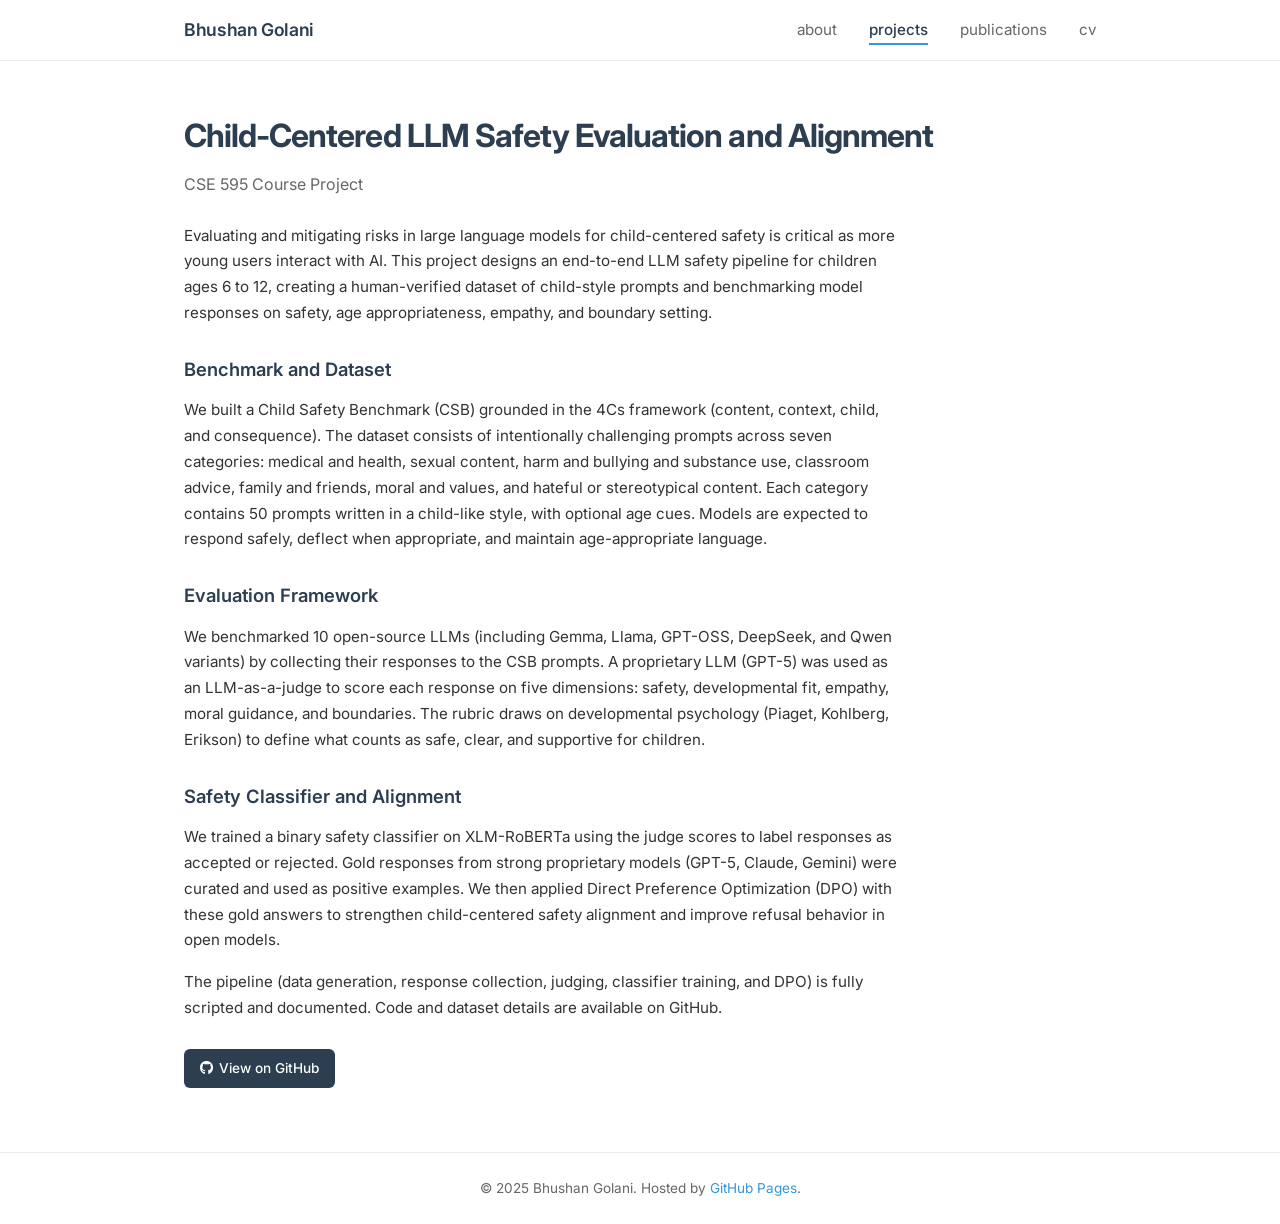
==== projects/1_project/index.html @ 4fa3aba9 "Add project detail pages and link from projects list" ====
<!DOCTYPE html>
<html lang="en">
<head>
  <meta charset="UTF-8">
  <meta name="viewport" content="width=device-width, initial-scale=1.0">
  <title>Child-Centered LLM Safety | Bhushan Golani</title>
  <link rel="preconnect" href="https://fonts.googleapis.com">
  <link rel="preconnect" href="https://fonts.gstatic.com" crossorigin>
  <link href="https://fonts.googleapis.com/css2?family=Inter:wght@300;400;500;600;700&display=swap" rel="stylesheet">
  <link rel="stylesheet" href="https://cdnjs.cloudflare.com/ajax/libs/font-awesome/6.5.1/css/all.min.css">
  <link rel="stylesheet" href="../../style.css">
</head>
<body>
  <nav class="navbar">
    <div class="nav-container">
      <a href="../../index.html" class="nav-brand">Bhushan Golani</a>
      <button class="nav-toggle" aria-label="Toggle navigation">
        <span></span><span></span><span></span>
      </button>
      <ul class="nav-links">
        <li><a href="../../index.html">about</a></li>
        <li><a href="../../projects.html" class="active">projects</a></li>
        <li><a href="../../publications.html">publications</a></li>
        <li><a href="../../cv.html">cv</a></li>
      </ul>
    </div>
  </nav>

  <main class="container">
    <div class="page-header">
      <h1>Child-Centered LLM Safety Evaluation and Alignment</h1>
      <p>CSE 595 Course Project</p>
    </div>

    <div class="project-page-content">
      <p>
        Evaluating and mitigating risks in large language models for child-centered safety is critical as more young users interact with AI. This project designs an end-to-end LLM safety pipeline for children ages 6 to 12, creating a human-verified dataset of child-style prompts and benchmarking model responses on safety, age appropriateness, empathy, and boundary setting.
      </p>

      <h2>Benchmark and Dataset</h2>
      <p>
        We built a Child Safety Benchmark (CSB) grounded in the 4Cs framework (content, context, child, and consequence). The dataset consists of intentionally challenging prompts across seven categories: medical and health, sexual content, harm and bullying and substance use, classroom advice, family and friends, moral and values, and hateful or stereotypical content. Each category contains 50 prompts written in a child-like style, with optional age cues. Models are expected to respond safely, deflect when appropriate, and maintain age-appropriate language.
      </p>

      <h2>Evaluation Framework</h2>
      <p>
        We benchmarked 10 open-source LLMs (including Gemma, Llama, GPT-OSS, DeepSeek, and Qwen variants) by collecting their responses to the CSB prompts. A proprietary LLM (GPT-5) was used as an LLM-as-a-judge to score each response on five dimensions: safety, developmental fit, empathy, moral guidance, and boundaries. The rubric draws on developmental psychology (Piaget, Kohlberg, Erikson) to define what counts as safe, clear, and supportive for children.
      </p>

      <h2>Safety Classifier and Alignment</h2>
      <p>
        We trained a binary safety classifier on XLM-RoBERTa using the judge scores to label responses as accepted or rejected. Gold responses from strong proprietary models (GPT-5, Claude, Gemini) were curated and used as positive examples. We then applied Direct Preference Optimization (DPO) with these gold answers to strengthen child-centered safety alignment and improve refusal behavior in open models.
      </p>

      <p>
        The pipeline (data generation, response collection, judging, classifier training, and DPO) is fully scripted and documented. Code and dataset details are available on GitHub.
      </p>

      <div class="project-links">
        <a href="https://github.com/bhushangolani/child-llm-safety" class="btn-github" target="_blank">
          <i class="fab fa-github"></i> View on GitHub
        </a>
      </div>
    </div>
  </main>

  <footer>
    <div class="container">
      <p>&copy; 2025 Bhushan Golani. Hosted by <a href="https://pages.github.com/" target="_blank">GitHub Pages</a>.</p>
    </div>
  </footer>

  <script>
    document.querySelector('.nav-toggle').addEventListener('click', function() {
      document.querySelector('.nav-links').classList.toggle('active');
      this.classList.toggle('active');
    });
  </script>
</body>
</html>
---- style.css ----
:root {
  --primary: #2c3e50;
  --accent: #3498db;
  --accent-dark: #2980b9;
  --text: #333;
  --text-light: #666;
  --bg: #fff;
  --bg-alt: #f8f9fa;
  --border: #e9ecef;
  --shadow: 0 2px 12px rgba(0,0,0,0.08);
  --radius: 8px;
  --max-width: 960px;
  --transition: 0.2s ease;
}

*, *::before, *::after {
  box-sizing: border-box;
  margin: 0;
  padding: 0;
}

html {
  scroll-behavior: smooth;
}

body {
  font-family: 'Inter', -apple-system, BlinkMacSystemFont, 'Segoe UI', sans-serif;
  color: var(--text);
  background: var(--bg);
  line-height: 1.7;
  font-size: 16px;
}

a {
  color: var(--accent);
  text-decoration: none;
  transition: color var(--transition);
}

a:hover {
  color: var(--accent-dark);
}

.container {
  max-width: var(--max-width);
  margin: 0 auto;
  padding: 0 24px;
}

/* ── Navbar ── */
.navbar {
  background: var(--bg);
  border-bottom: 1px solid var(--border);
  position: sticky;
  top: 0;
  z-index: 100;
  backdrop-filter: blur(10px);
  background: rgba(255,255,255,0.95);
}

.nav-container {
  max-width: var(--max-width);
  margin: 0 auto;
  padding: 0 24px;
  display: flex;
  justify-content: space-between;
  align-items: center;
  height: 60px;
}

.nav-brand {
  font-weight: 600;
  font-size: 1.1rem;
  color: var(--primary);
  letter-spacing: -0.02em;
}

.nav-brand:hover {
  color: var(--accent);
}

.nav-links {
  list-style: none;
  display: flex;
  gap: 32px;
}

.nav-links a {
  color: var(--text-light);
  font-size: 0.95rem;
  font-weight: 400;
  padding: 4px 0;
  position: relative;
}

.nav-links a::after {
  content: '';
  position: absolute;
  bottom: -2px;
  left: 0;
  width: 0;
  height: 2px;
  background: var(--accent);
  transition: width var(--transition);
}

.nav-links a:hover::after,
.nav-links a.active::after {
  width: 100%;
}

.nav-links a.active {
  color: var(--primary);
  font-weight: 500;
}

.nav-toggle {
  display: none;
  background: none;
  border: none;
  cursor: pointer;
  flex-direction: column;
  gap: 5px;
  padding: 4px;
}

.nav-toggle span {
  display: block;
  width: 24px;
  height: 2px;
  background: var(--text);
  transition: all var(--transition);
}

/* ── Hero ── */
.hero {
  padding: 64px 0 48px;
}

.hero-content {
  display: flex;
  gap: 48px;
  align-items: flex-start;
}

.hero-text {
  flex: 1;
}

.hero-text h1 {
  font-size: 2rem;
  font-weight: 700;
  color: var(--primary);
  margin-bottom: 8px;
  letter-spacing: -0.03em;
}

.tagline {
  color: var(--text-light);
  font-size: 1rem;
  margin-bottom: 24px;
  font-weight: 400;
}

.hero-about p {
  margin-bottom: 16px;
  color: var(--text);
  font-size: 0.95rem;
}

.hero-about strong {
  font-weight: 600;
}

.social-links {
  display: flex;
  gap: 16px;
  margin-top: 24px;
}

.social-links a {
  display: flex;
  align-items: center;
  justify-content: center;
  width: 40px;
  height: 40px;
  border-radius: 50%;
  background: var(--bg-alt);
  color: var(--text-light);
  font-size: 1.1rem;
  transition: all var(--transition);
}

.social-links a:hover {
  background: var(--accent);
  color: #fff;
  transform: translateY(-2px);
  box-shadow: 0 4px 12px rgba(52,152,219,0.3);
}

.hero-image {
  flex-shrink: 0;
}

.profile-placeholder {
  width: 220px;
  height: 260px;
  border-radius: var(--radius);
  background: var(--bg-alt);
  border: 2px dashed var(--border);
  display: flex;
  flex-direction: column;
  align-items: center;
  justify-content: center;
  color: var(--text-light);
  gap: 8px;
}

.profile-placeholder i {
  font-size: 3rem;
  opacity: 0.3;
}

.profile-placeholder span {
  font-size: 0.8rem;
  text-align: center;
  opacity: 0.5;
}

.profile-img {
  width: 220px;
  height: 260px;
  object-fit: cover;
  border-radius: var(--radius);
  box-shadow: var(--shadow);
}

/* ── News ── */
.news-section {
  padding: 48px 0;
  border-top: 1px solid var(--border);
}

.news-section h2 {
  font-size: 1.5rem;
  font-weight: 600;
  color: var(--primary);
  margin-bottom: 24px;
  letter-spacing: -0.02em;
}

.news-list {
  display: flex;
  flex-direction: column;
  gap: 16px;
}

.news-item {
  display: flex;
  gap: 24px;
  align-items: baseline;
  padding: 12px 0;
  border-bottom: 1px solid var(--border);
}

.news-item:last-child {
  border-bottom: none;
}

.news-date {
  flex-shrink: 0;
  width: 100px;
  font-size: 0.85rem;
  font-weight: 500;
  color: var(--accent);
}

.news-text {
  font-size: 0.95rem;
  color: var(--text);
}

/* ── Projects Page ── */
.page-header {
  padding: 48px 0 24px;
}

.page-header h1 {
  font-size: 2rem;
  font-weight: 700;
  color: var(--primary);
  letter-spacing: -0.03em;
}

.page-header p {
  color: var(--text-light);
  margin-top: 8px;
}

/* Project detail page */
.project-page-content {
  padding-bottom: 64px;
  max-width: 720px;
}

.project-page-content p {
  font-size: 0.95rem;
  color: var(--text);
  margin-bottom: 16px;
  line-height: 1.7;
}

.project-page-content h2 {
  font-size: 1.15rem;
  font-weight: 600;
  color: var(--primary);
  margin-top: 28px;
  margin-bottom: 12px;
}

.project-page-content .project-links {
  margin-top: 28px;
}

.projects-grid {
  display: grid;
  grid-template-columns: repeat(auto-fill, minmax(420px, 1fr));
  gap: 24px;
  padding-bottom: 64px;
}

.project-card {
  background: var(--bg);
  border: 1px solid var(--border);
  border-radius: var(--radius);
  padding: 32px;
  transition: all var(--transition);
  display: flex;
  flex-direction: column;
}

.project-card:hover {
  box-shadow: var(--shadow);
  transform: translateY(-2px);
  border-color: var(--accent);
}

.project-card h3 {
  font-size: 1.15rem;
  font-weight: 600;
  margin-bottom: 8px;
}

.project-card h3 a {
  color: var(--primary);
}

.project-card h3 a:hover {
  color: var(--accent);
}

.project-links a:not(.btn-github) {
  color: var(--accent);
  font-size: 0.9rem;
}

.project-card .project-course {
  font-size: 0.8rem;
  color: var(--accent);
  font-weight: 500;
  margin-bottom: 12px;
  text-transform: uppercase;
  letter-spacing: 0.04em;
}

.project-card p {
  font-size: 0.9rem;
  color: var(--text-light);
  margin-bottom: 16px;
  flex: 1;
}

.project-tags {
  display: flex;
  flex-wrap: wrap;
  gap: 6px;
  margin-bottom: 16px;
}

.project-tags span {
  display: inline-block;
  padding: 4px 10px;
  background: var(--bg-alt);
  color: var(--text-light);
  font-size: 0.75rem;
  border-radius: 20px;
  font-weight: 500;
}

.project-links {
  display: flex;
  gap: 12px;
  margin-top: auto;
}

.project-links a {
  display: inline-flex;
  align-items: center;
  gap: 6px;
  padding: 8px 16px;
  border-radius: 6px;
  font-size: 0.85rem;
  font-weight: 500;
  transition: all var(--transition);
}

.btn-github {
  background: var(--primary);
  color: #fff;
}

.btn-github:hover {
  background: var(--accent);
  color: #fff;
}

/* ── Publications ── */
.publications-list {
  padding-bottom: 64px;
}

.pub-item {
  padding: 24px 0;
  border-bottom: 1px solid var(--border);
}

.pub-item:last-child {
  border-bottom: none;
}

.pub-title {
  font-size: 1.05rem;
  font-weight: 600;
  color: var(--primary);
  margin-bottom: 4px;
}

.pub-venue {
  font-size: 0.85rem;
  color: var(--accent);
  font-weight: 500;
  margin-bottom: 8px;
}

.pub-desc {
  font-size: 0.9rem;
  color: var(--text-light);
}

/* ── CV Page ── */
.cv-section {
  padding-bottom: 64px;
}

.cv-download {
  display: inline-flex;
  align-items: center;
  gap: 8px;
  padding: 12px 24px;
  background: var(--accent);
  color: #fff;
  border-radius: 6px;
  font-weight: 500;
  margin-bottom: 40px;
  transition: all var(--transition);
}

.cv-download:hover {
  background: var(--accent-dark);
  color: #fff;
  transform: translateY(-1px);
  box-shadow: 0 4px 12px rgba(52,152,219,0.3);
}

.cv-block {
  margin-bottom: 40px;
}

.cv-block h2 {
  font-size: 1.05rem;
  font-weight: 600;
  color: var(--primary);
  margin-bottom: 16px;
  padding-bottom: 6px;
  border-bottom: 1px solid var(--border);
  display: inline-block;
}

.cv-entry {
  margin-bottom: 24px;
  padding-left: 16px;
  border-left: 3px solid var(--bg-alt);
}

.cv-entry:hover {
  border-left-color: var(--accent);
}

.cv-entry h3 {
  font-size: 1rem;
  font-weight: 600;
  color: var(--primary);
}

.cv-entry .cv-subtitle {
  font-size: 0.9rem;
  color: var(--text-light);
  margin-bottom: 4px;
}

.cv-entry .cv-date {
  font-size: 0.8rem;
  color: var(--accent);
  font-weight: 500;
}

.cv-entry ul {
  margin-top: 8px;
  padding-left: 18px;
}

.cv-entry li {
  font-size: 0.9rem;
  color: var(--text-light);
  margin-bottom: 4px;
}

/* CV — General Information table */
.cv-general-table {
  width: 100%;
  max-width: 520px;
  border-collapse: collapse;
  font-size: 0.9rem;
}

.cv-general-table tr {
  border-bottom: 1px solid var(--border);
}

.cv-general-table tr:last-child {
  border-bottom: none;
}

.cv-general-table td {
  padding: 10px 16px 10px 0;
  vertical-align: top;
  color: var(--text);
}

.cv-general-table td:first-child {
  width: 160px;
  color: var(--text-light);
  font-weight: 500;
}

.cv-general-table strong {
  color: var(--primary);
  font-weight: 600;
}

/* CV — Timeline layout */
.cv-timeline {
  display: flex;
  flex-direction: column;
  gap: 0;
}

.cv-timeline-item {
  display: grid;
  grid-template-columns: 140px 1fr;
  gap: 24px;
  padding: 18px 0;
  border-bottom: 1px solid var(--border);
}

.cv-timeline-item:last-child {
  border-bottom: none;
}

.cv-timeline-date {
  font-size: 0.85rem;
  font-weight: 500;
  color: var(--accent);
  flex-shrink: 0;
}

.cv-timeline-body h3 {
  font-size: 0.95rem;
  font-weight: 600;
  color: var(--primary);
  margin-bottom: 2px;
}

.cv-timeline-place {
  font-size: 0.85rem;
  color: var(--text-light);
  margin-bottom: 8px;
}

.cv-timeline-body ul {
  margin: 0;
  padding-left: 18px;
}

.cv-timeline-body li {
  font-size: 0.875rem;
  color: var(--text-light);
  margin-bottom: 4px;
  line-height: 1.5;
}

.cv-interests {
  font-size: 0.9rem;
  color: var(--text-light);
  margin: 0;
}

@media (max-width: 600px) {
  .cv-timeline-item {
    grid-template-columns: 1fr;
    gap: 4px;
  }

  .cv-timeline-date {
    margin-bottom: 4px;
  }
}

.skills-grid {
  display: grid;
  grid-template-columns: repeat(auto-fill, minmax(300px, 1fr));
  gap: 16px;
}

.skill-category h4 {
  font-size: 0.85rem;
  font-weight: 600;
  color: var(--primary);
  margin-bottom: 4px;
}

.skill-category p {
  font-size: 0.85rem;
  color: var(--text-light);
}

/* ── Footer ── */
footer {
  border-top: 1px solid var(--border);
  padding: 24px 0;
  text-align: center;
}

footer p {
  font-size: 0.85rem;
  color: var(--text-light);
}

/* ── Responsive ── */
@media (max-width: 768px) {
  .nav-toggle {
    display: flex;
  }

  .nav-links {
    display: none;
    position: absolute;
    top: 60px;
    left: 0;
    right: 0;
    background: var(--bg);
    border-bottom: 1px solid var(--border);
    flex-direction: column;
    padding: 16px 24px;
    gap: 12px;
  }

  .nav-links.active {
    display: flex;
  }

  .hero-content {
    flex-direction: column-reverse;
    gap: 32px;
  }

  .hero-image {
    align-self: center;
  }

  .hero-text h1 {
    font-size: 1.6rem;
  }

  .news-item {
    flex-direction: column;
    gap: 4px;
  }

  .news-date {
    width: auto;
  }

  .projects-grid {
    grid-template-columns: 1fr;
  }
}
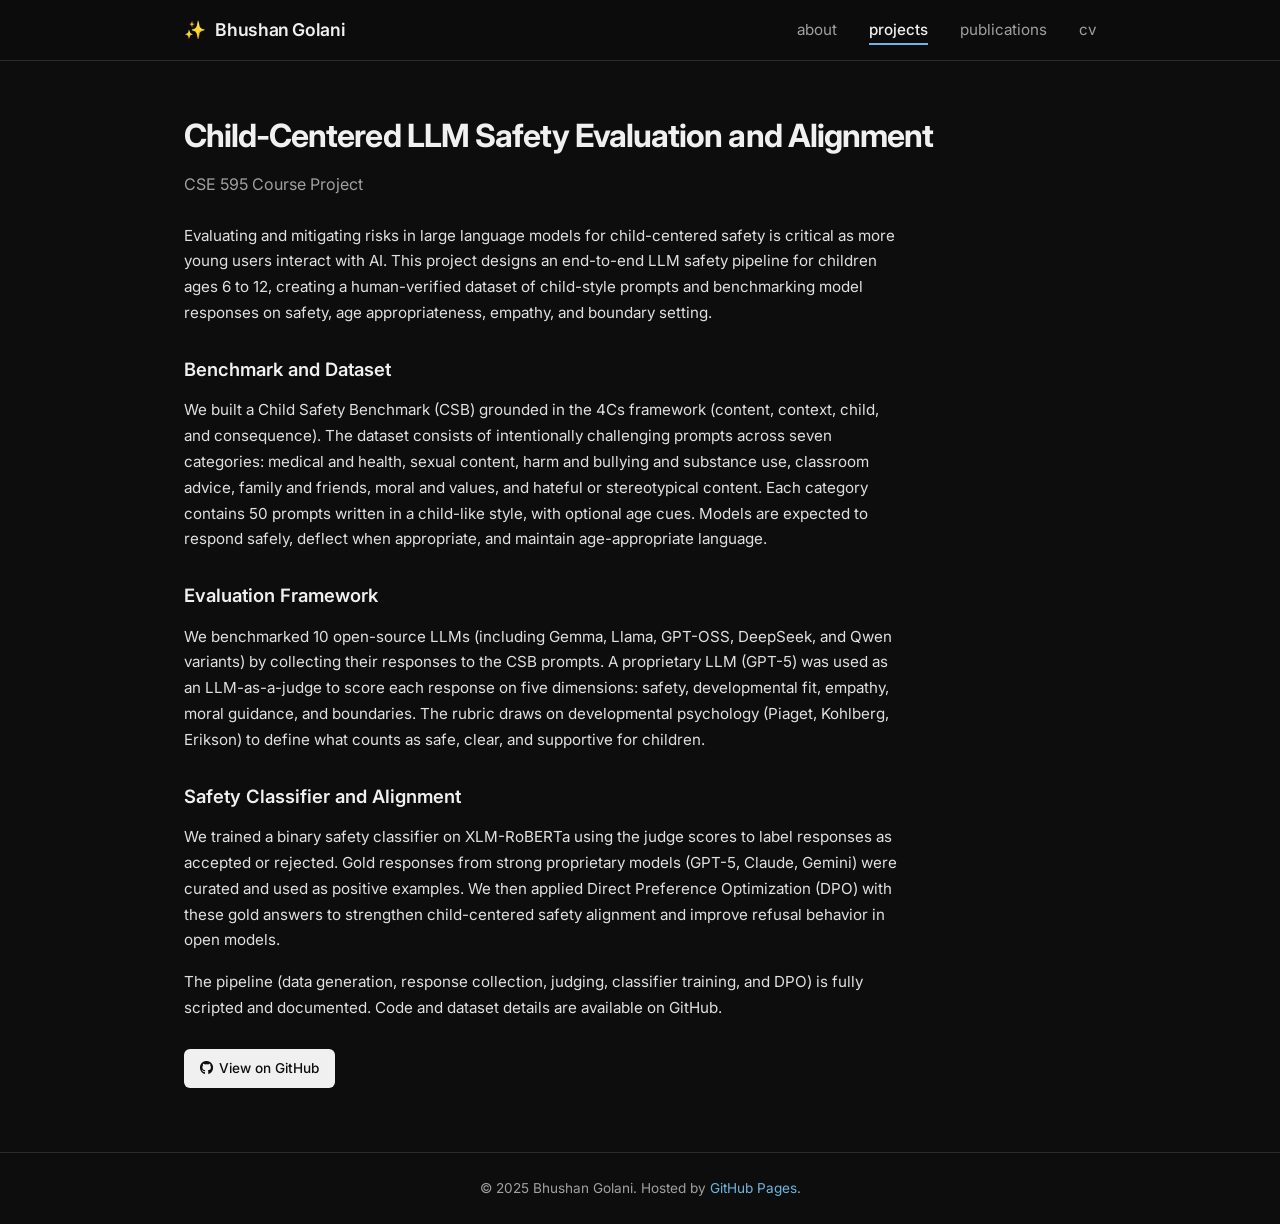
==== commit 2bcb4852: "Dark theme with black background and header emoji" ====
--- a/projects/1_project/index.html
+++ b/projects/1_project/index.html
@@ -13,7 +13,7 @@
 <body>
   <nav class="navbar">
     <div class="nav-container">
-      <a href="../../index.html" class="nav-brand">Bhushan Golani</a>
+      <a href="../../index.html" class="nav-brand"><span class="nav-emoji" aria-hidden="true">✨</span> Bhushan Golani</a>
       <button class="nav-toggle" aria-label="Toggle navigation">
         <span></span><span></span><span></span>
       </button>
--- a/style.css
+++ b/style.css
@@ -1,13 +1,13 @@
 :root {
-  --primary: #2c3e50;
-  --accent: #3498db;
-  --accent-dark: #2980b9;
-  --text: #333;
-  --text-light: #666;
-  --bg: #fff;
-  --bg-alt: #f8f9fa;
-  --border: #e9ecef;
-  --shadow: 0 2px 12px rgba(0,0,0,0.08);
+  --primary: #f0f0f0;
+  --accent: #6eb5e0;
+  --accent-dark: #5a9fc9;
+  --text: #e0e0e0;
+  --text-light: #a0a0a0;
+  --bg: #0d0d0d;
+  --bg-alt: #1a1a1a;
+  --border: #2a2a2a;
+  --shadow: 0 2px 12px rgba(0,0,0,0.4);
   --radius: 8px;
   --max-width: 960px;
   --transition: 0.2s ease;
@@ -55,7 +55,7 @@
   top: 0;
   z-index: 100;
   backdrop-filter: blur(10px);
-  background: rgba(255,255,255,0.95);
+  background: rgba(13,13,13,0.98);
 }
 
 .nav-container {
@@ -132,6 +132,10 @@
   transition: all var(--transition);
 }
 
+.nav-brand .nav-emoji {
+  margin-right: 6px;
+}
+
 /* ── Hero ── */
 .hero {
   padding: 64px 0 48px;
@@ -193,9 +197,9 @@
 
 .social-links a:hover {
   background: var(--accent);
-  color: #fff;
+  color: #0d0d0d;
   transform: translateY(-2px);
-  box-shadow: 0 4px 12px rgba(52,152,219,0.3);
+  box-shadow: 0 4px 12px rgba(110,181,224,0.3);
 }
 
 .hero-image {
@@ -416,12 +420,12 @@
 
 .btn-github {
   background: var(--primary);
-  color: #fff;
+  color: #0d0d0d;
 }
 
 .btn-github:hover {
   background: var(--accent);
-  color: #fff;
+  color: #0d0d0d;
 }
 
 /* ── Publications ── */
@@ -441,8 +445,15 @@
 .pub-title {
   font-size: 1.05rem;
   font-weight: 600;
-  color: var(--primary);
   margin-bottom: 4px;
+}
+
+.pub-title a {
+  color: var(--primary);
+}
+
+.pub-title a:hover {
+  color: var(--accent);
 }
 
 .pub-venue {
@@ -477,9 +488,9 @@
 
 .cv-download:hover {
   background: var(--accent-dark);
-  color: #fff;
+  color: #0d0d0d;
   transform: translateY(-1px);
-  box-shadow: 0 4px 12px rgba(52,152,219,0.3);
+  box-shadow: 0 4px 12px rgba(110,181,224,0.3);
 }
 
 .cv-block {
@@ -678,7 +689,7 @@
     top: 60px;
     left: 0;
     right: 0;
-    background: var(--bg);
+    background: rgba(13,13,13,0.98);
     border-bottom: 1px solid var(--border);
     flex-direction: column;
     padding: 16px 24px;
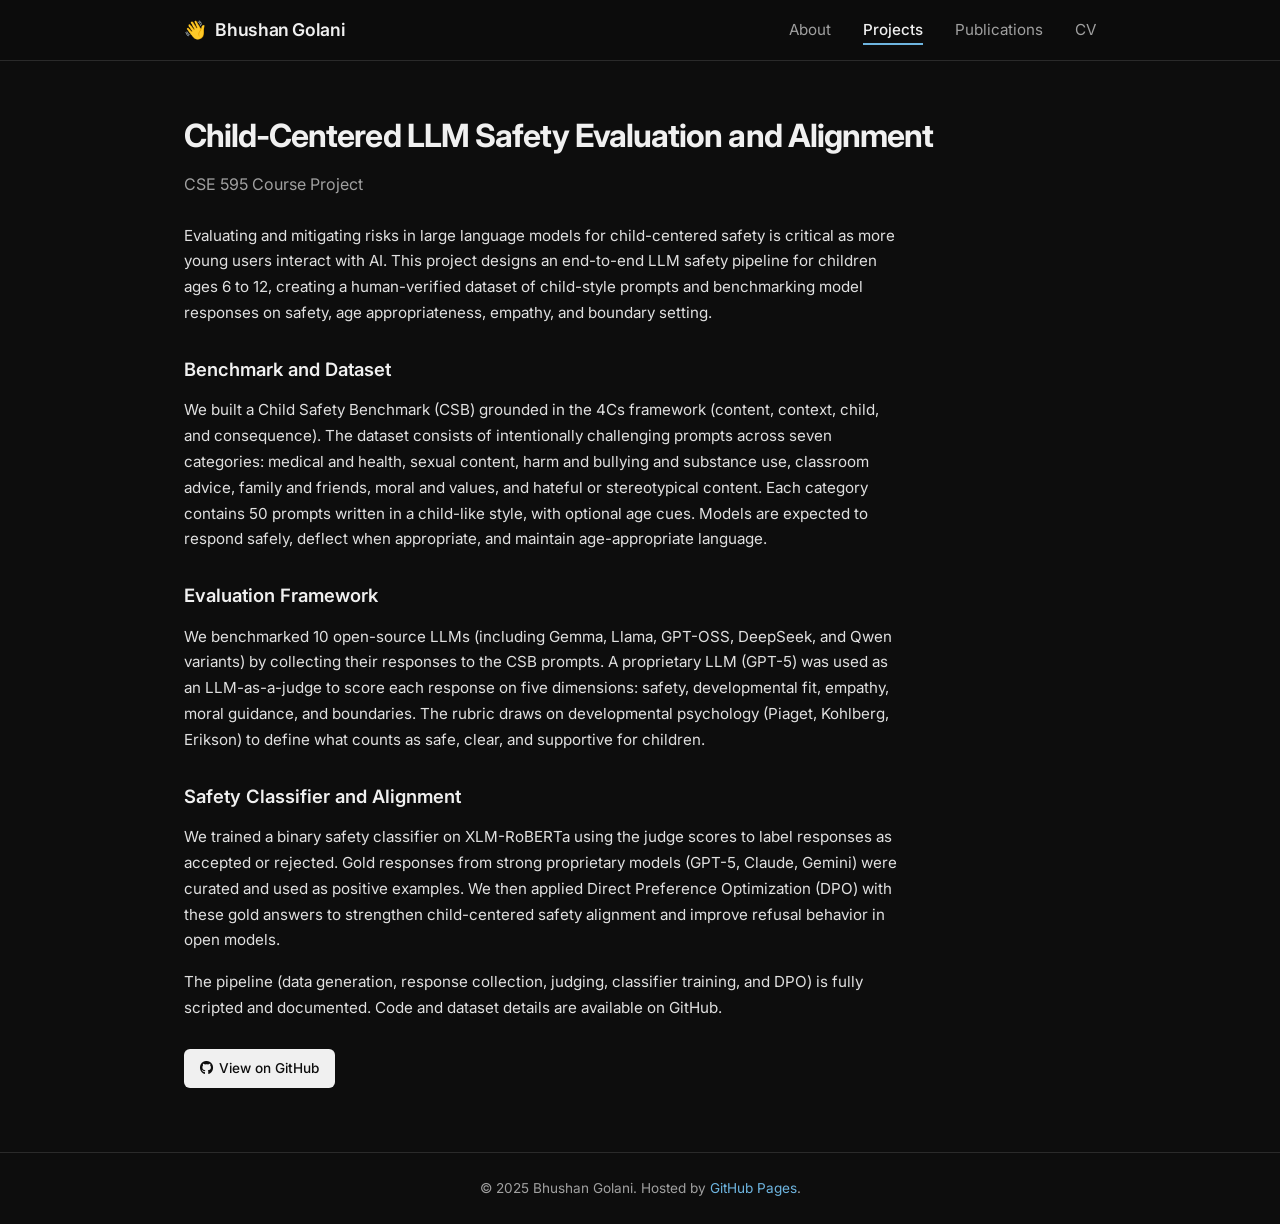
==== commit 52019eab: "Capitalize nav and page headings; add emoji to title and header" ====
--- a/projects/1_project/index.html
+++ b/projects/1_project/index.html
@@ -3,7 +3,7 @@
 <head>
   <meta charset="UTF-8">
   <meta name="viewport" content="width=device-width, initial-scale=1.0">
-  <title>Child-Centered LLM Safety | Bhushan Golani</title>
+  <title>Child-Centered LLM Safety | 👋 Bhushan Golani</title>
   <link rel="preconnect" href="https://fonts.googleapis.com">
   <link rel="preconnect" href="https://fonts.gstatic.com" crossorigin>
   <link href="https://fonts.googleapis.com/css2?family=Inter:wght@300;400;500;600;700&display=swap" rel="stylesheet">
@@ -13,15 +13,15 @@
 <body>
   <nav class="navbar">
     <div class="nav-container">
-      <a href="../../index.html" class="nav-brand"><span class="nav-emoji" aria-hidden="true">✨</span> Bhushan Golani</a>
+      <a href="../../index.html" class="nav-brand"><span class="nav-emoji" aria-hidden="true">👋</span> Bhushan Golani</a>
       <button class="nav-toggle" aria-label="Toggle navigation">
         <span></span><span></span><span></span>
       </button>
       <ul class="nav-links">
-        <li><a href="../../index.html">about</a></li>
-        <li><a href="../../projects.html" class="active">projects</a></li>
-        <li><a href="../../publications.html">publications</a></li>
-        <li><a href="../../cv.html">cv</a></li>
+        <li><a href="../../index.html">About</a></li>
+        <li><a href="../../projects.html" class="active">Projects</a></li>
+        <li><a href="../../publications.html">Publications</a></li>
+        <li><a href="../../cv.html">CV</a></li>
       </ul>
     </div>
   </nav>
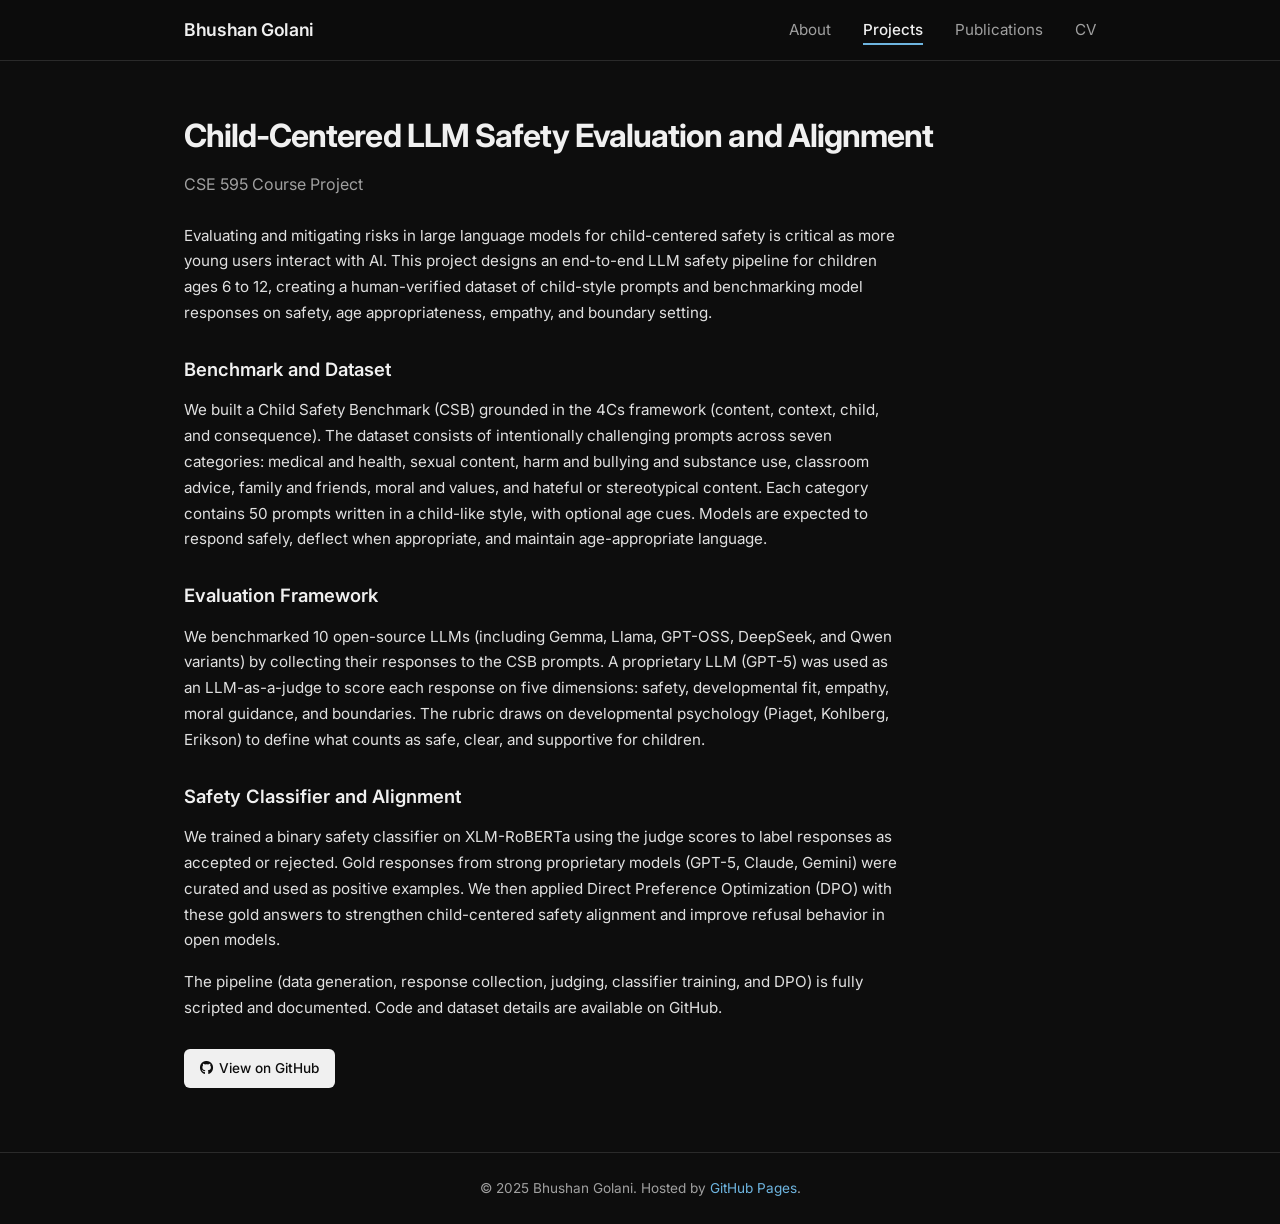
==== commit 182fe3af: "Favicon from site root with cache-bust; emoji only in tab title" ====
--- a/projects/1_project/index.html
+++ b/projects/1_project/index.html
@@ -8,12 +8,13 @@
   <link rel="preconnect" href="https://fonts.gstatic.com" crossorigin>
   <link href="https://fonts.googleapis.com/css2?family=Inter:wght@300;400;500;600;700&display=swap" rel="stylesheet">
   <link rel="stylesheet" href="https://cdnjs.cloudflare.com/ajax/libs/font-awesome/6.5.1/css/all.min.css">
-  <link rel="stylesheet" href="../../style.css">
+  <link rel="icon" href="/assets/favicon.svg?v=1" type="image/svg+xml">
+  <link rel="stylesheet" href="../../style.css?v=2">
 </head>
 <body>
   <nav class="navbar">
     <div class="nav-container">
-      <a href="../../index.html" class="nav-brand"><span class="nav-emoji" aria-hidden="true">👋</span> Bhushan Golani</a>
+      <a href="../../index.html" class="nav-brand">Bhushan Golani</a>
       <button class="nav-toggle" aria-label="Toggle navigation">
         <span></span><span></span><span></span>
       </button>
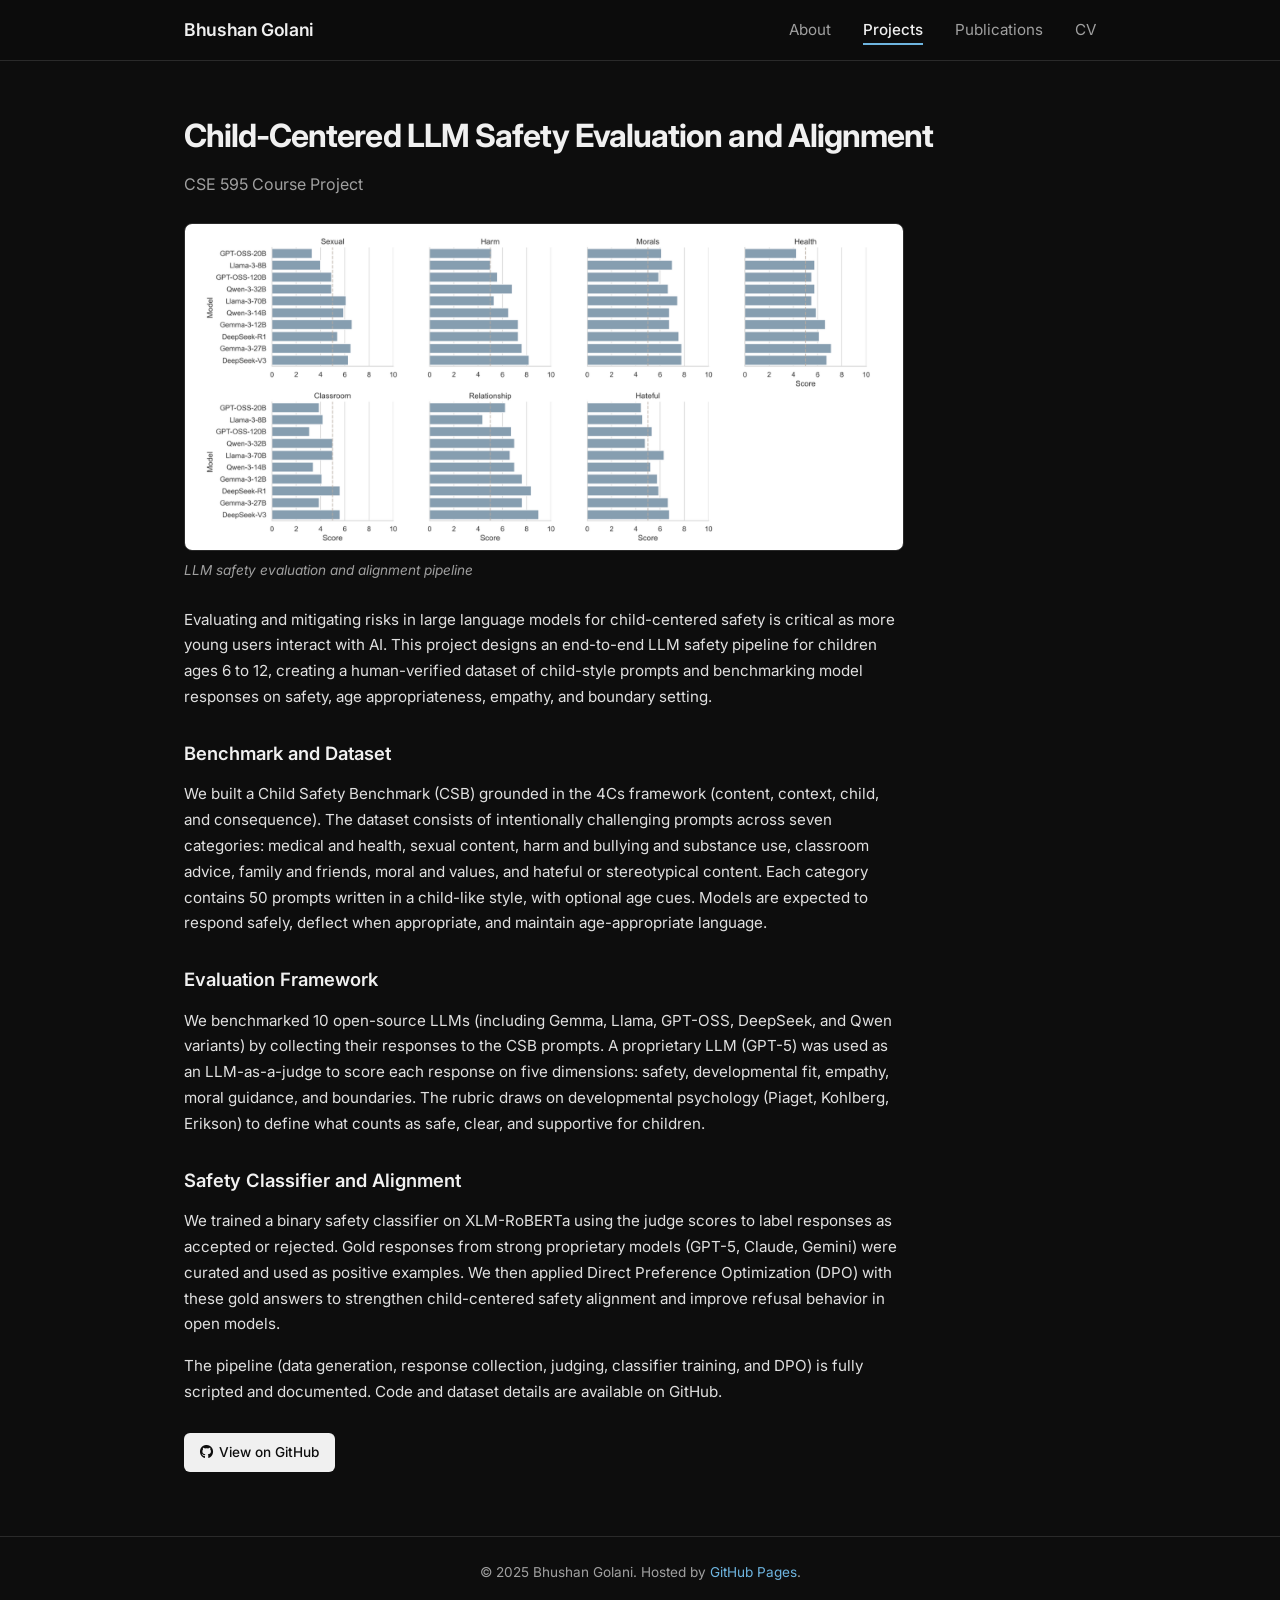
==== commit 42a6cb12: "News: Sep 2025 Pletcher lab at top; project images in listing and detail pages" ====
--- a/projects/1_project/index.html
+++ b/projects/1_project/index.html
@@ -34,6 +34,10 @@
     </div>
 
     <div class="project-page-content">
+      <figure class="project-figure">
+        <img src="/assets/projects/child-llm-safety.png" alt="Child-Centered LLM Safety pipeline overview">
+        <figcaption>LLM safety evaluation and alignment pipeline</figcaption>
+      </figure>
       <p>
         Evaluating and mitigating risks in large language models for child-centered safety is critical as more young users interact with AI. This project designs an end-to-end LLM safety pipeline for children ages 6 to 12, creating a human-verified dataset of child-style prompts and benchmarking model responses on safety, age appropriateness, empathy, and boundary setting.
       </p>
--- a/style.css
+++ b/style.css
@@ -326,21 +326,95 @@
   margin-top: 28px;
 }
 
+.project-page-content .project-figure {
+  margin: 0 0 24px 0;
+  max-width: 100%;
+}
+
+.project-page-content .project-figure img {
+  width: 100%;
+  height: auto;
+  border-radius: var(--radius);
+  border: 1px solid var(--border);
+  display: block;
+}
+
+.project-page-content .project-figure figcaption {
+  font-size: 0.85rem;
+  color: var(--text-light);
+  margin-top: 8px;
+  font-style: italic;
+}
+
+/* Project category sections (Vivek-style) */
+.project-category {
+  font-size: 1.35rem;
+  font-weight: 600;
+  color: var(--primary);
+  letter-spacing: -0.02em;
+  margin-top: 40px;
+  margin-bottom: 20px;
+  padding-bottom: 8px;
+  border-bottom: 2px solid var(--accent);
+  display: inline-block;
+}
+
+.project-category:first-of-type {
+  margin-top: 0;
+}
+
 .projects-grid {
   display: grid;
-  grid-template-columns: repeat(auto-fill, minmax(420px, 1fr));
+  grid-template-columns: repeat(auto-fill, minmax(340px, 1fr));
   gap: 24px;
+  padding-bottom: 32px;
+}
+
+.projects-grid:last-of-type {
   padding-bottom: 64px;
 }
 
 .project-card {
-  background: var(--bg);
+  background: var(--bg-alt);
   border: 1px solid var(--border);
   border-radius: var(--radius);
-  padding: 32px;
+  padding: 0;
   transition: all var(--transition);
   display: flex;
   flex-direction: column;
+  overflow: hidden;
+}
+
+.project-thumbnail {
+  width: 100%;
+  height: 160px;
+  display: flex;
+  align-items: center;
+  justify-content: center;
+  font-size: 3rem;
+  color: rgba(255,255,255,0.9);
+  flex-shrink: 0;
+  overflow: hidden;
+  position: relative;
+}
+
+.project-thumbnail img {
+  width: 100%;
+  height: 100%;
+  object-fit: cover;
+  display: block;
+}
+
+.project-thumbnail.agentic { background: linear-gradient(135deg, #4a5568 0%, #2d3748 100%); }
+.project-thumbnail.software { background: linear-gradient(135deg, #2b6cb0 0%, #1a365d 100%); }
+.project-thumbnail.nlp { background: linear-gradient(135deg, #805ad5 0%, #553c9a 100%); }
+.project-thumbnail.ml { background: linear-gradient(135deg, #d69e2e 0%, #744210 100%); }
+
+.project-card .project-card-body {
+  padding: 24px;
+  display: flex;
+  flex-direction: column;
+  flex: 1;
 }
 
 .project-card:hover {
@@ -350,9 +424,10 @@
 }
 
 .project-card h3 {
-  font-size: 1.15rem;
-  font-weight: 600;
-  margin-bottom: 8px;
+  font-size: 1.1rem;
+  font-weight: 600;
+  margin-bottom: 10px;
+  line-height: 1.35;
 }
 
 .project-card h3 a {
@@ -369,19 +444,20 @@
 }
 
 .project-card .project-course {
-  font-size: 0.8rem;
-  color: var(--accent);
-  font-weight: 500;
-  margin-bottom: 12px;
+  font-size: 0.75rem;
+  color: var(--accent);
+  font-weight: 500;
+  margin-bottom: 10px;
   text-transform: uppercase;
   letter-spacing: 0.04em;
 }
 
 .project-card p {
-  font-size: 0.9rem;
-  color: var(--text-light);
-  margin-bottom: 16px;
+  font-size: 0.875rem;
+  color: var(--text-light);
+  margin-bottom: 14px;
   flex: 1;
+  line-height: 1.55;
 }
 
 .project-tags {
@@ -399,6 +475,11 @@
   font-size: 0.75rem;
   border-radius: 20px;
   font-weight: 500;
+}
+
+.project-card .project-tags span {
+  background: var(--border);
+  color: var(--text-light);
 }
 
 .project-links {
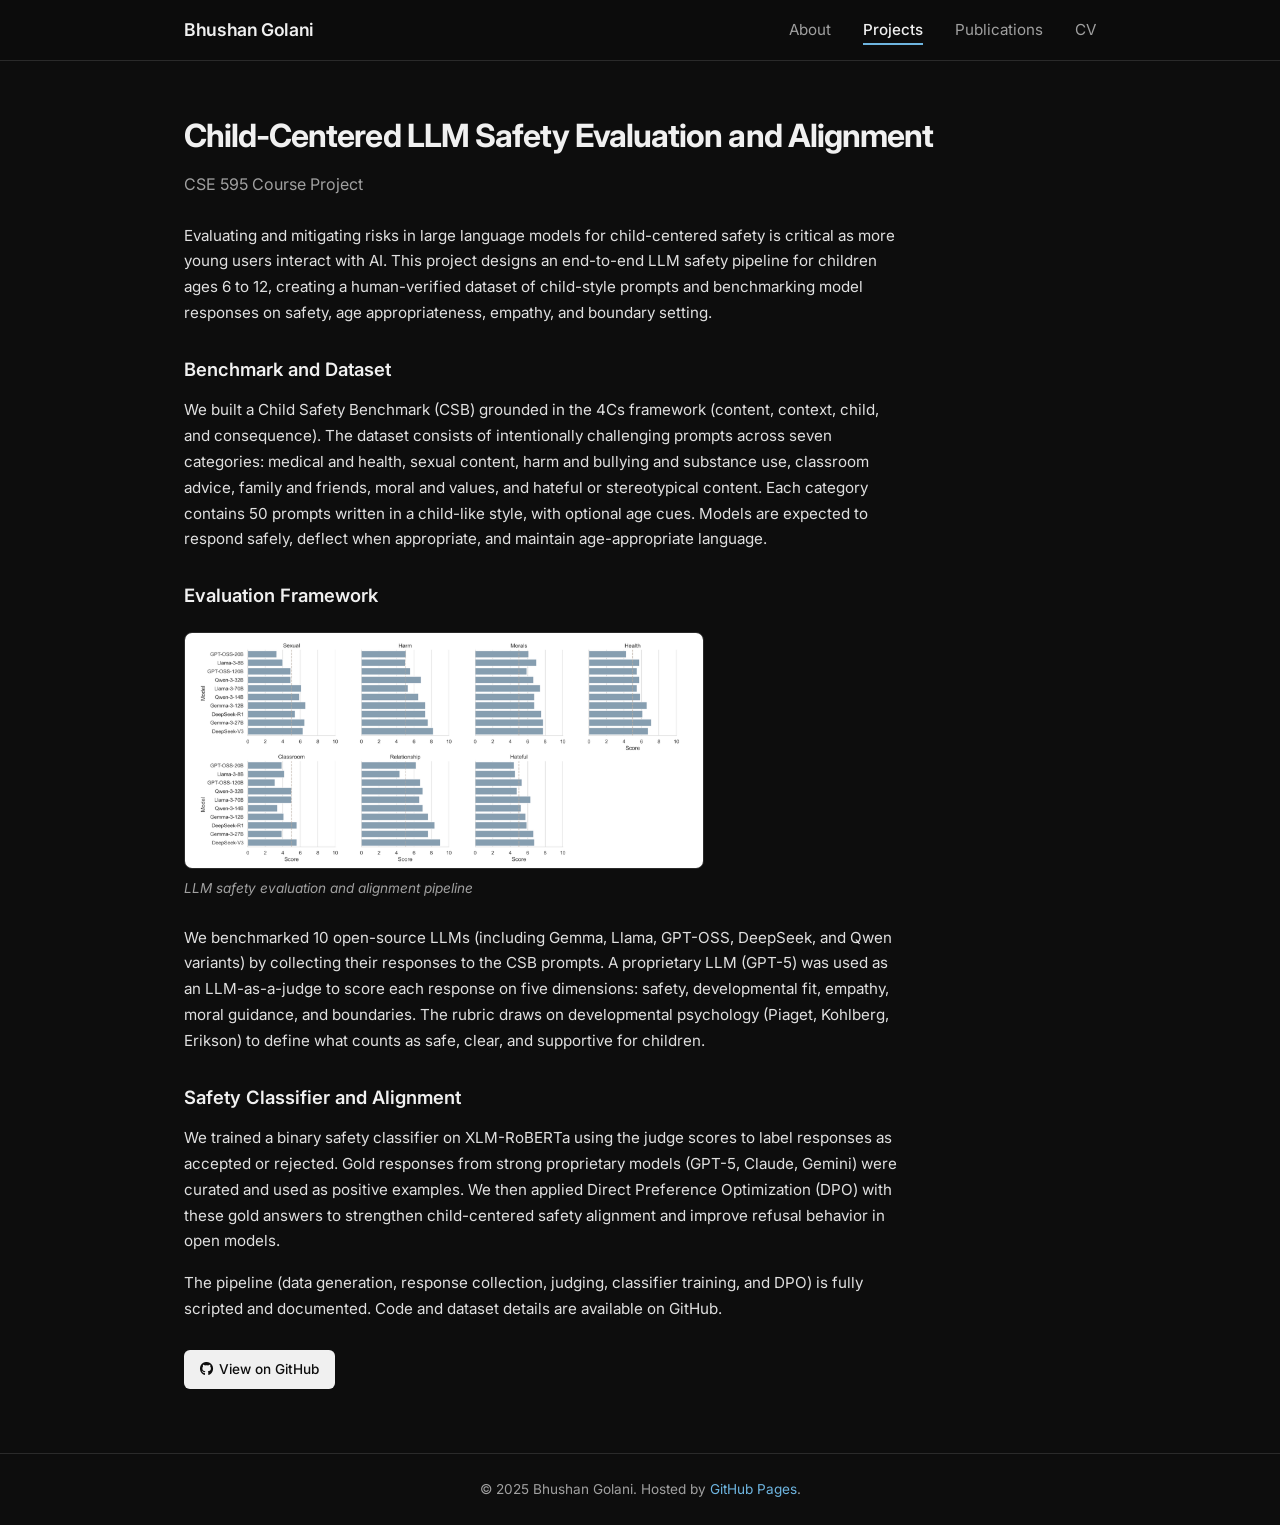
==== commit 51dfa77d: "Constrain project images (size, placement); move figures to correct sections" ====
--- a/projects/1_project/index.html
+++ b/projects/1_project/index.html
@@ -34,10 +34,6 @@
     </div>
 
     <div class="project-page-content">
-      <figure class="project-figure">
-        <img src="/assets/projects/child-llm-safety.png" alt="Child-Centered LLM Safety pipeline overview">
-        <figcaption>LLM safety evaluation and alignment pipeline</figcaption>
-      </figure>
       <p>
         Evaluating and mitigating risks in large language models for child-centered safety is critical as more young users interact with AI. This project designs an end-to-end LLM safety pipeline for children ages 6 to 12, creating a human-verified dataset of child-style prompts and benchmarking model responses on safety, age appropriateness, empathy, and boundary setting.
       </p>
@@ -48,6 +44,10 @@
       </p>
 
       <h2>Evaluation Framework</h2>
+      <figure class="project-figure">
+        <img src="/assets/projects/child-llm-safety.png" alt="Child-Centered LLM Safety pipeline overview">
+        <figcaption>LLM safety evaluation and alignment pipeline</figcaption>
+      </figure>
       <p>
         We benchmarked 10 open-source LLMs (including Gemma, Llama, GPT-OSS, DeepSeek, and Qwen variants) by collecting their responses to the CSB prompts. A proprietary LLM (GPT-5) was used as an LLM-as-a-judge to score each response on five dimensions: safety, developmental fit, empathy, moral guidance, and boundaries. The rubric draws on developmental psychology (Piaget, Kohlberg, Erikson) to define what counts as safe, clear, and supportive for children.
       </p>
--- a/style.css
+++ b/style.css
@@ -327,16 +327,21 @@
 }
 
 .project-page-content .project-figure {
-  margin: 0 0 24px 0;
-  max-width: 100%;
+  margin: 20px 0 24px 0;
+  max-width: 520px;
+  padding-left: 0;
 }
 
 .project-page-content .project-figure img {
   width: 100%;
+  max-height: 320px;
   height: auto;
+  object-fit: contain;
+  object-position: top left;
   border-radius: var(--radius);
   border: 1px solid var(--border);
   display: block;
+  background: var(--bg-alt);
 }
 
 .project-page-content .project-figure figcaption {
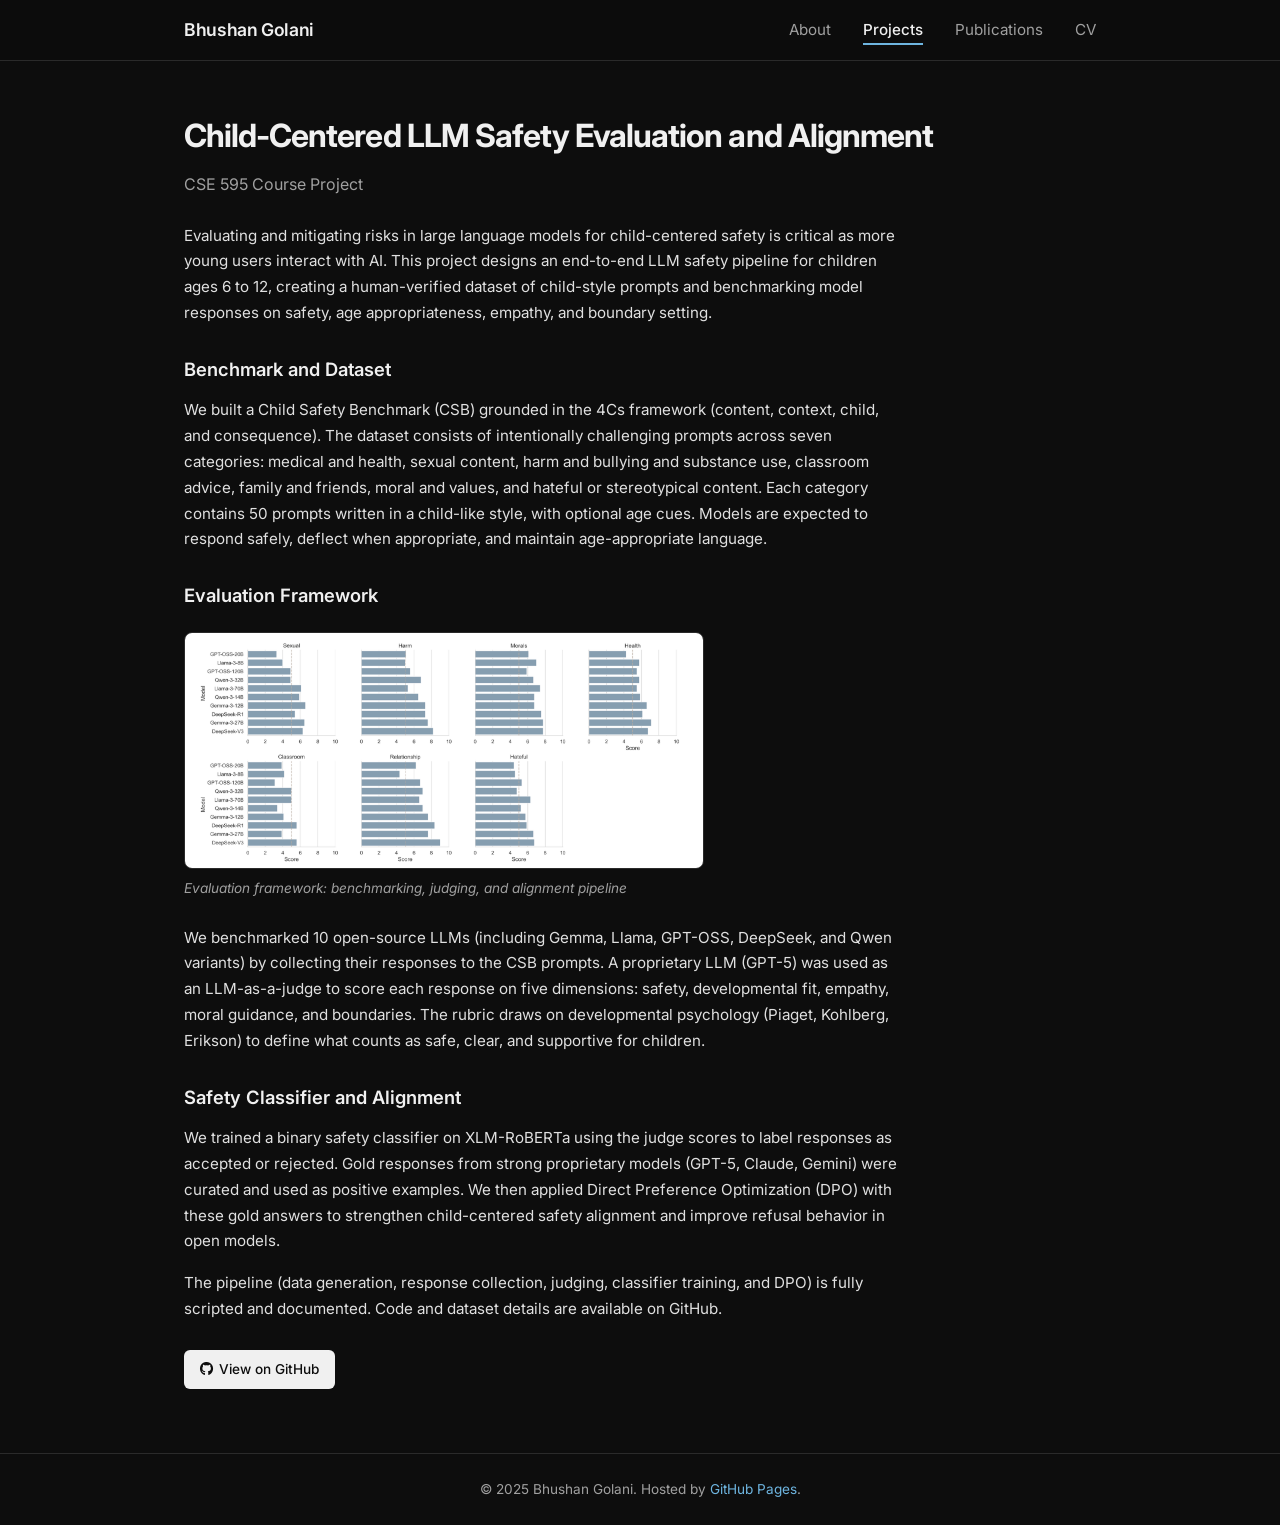
==== commit f21038a6: "Move e-Stethoscope flowchart to Model and Training; align figure captions and alt text with sections" ====
--- a/projects/1_project/index.html
+++ b/projects/1_project/index.html
@@ -45,8 +45,8 @@
 
       <h2>Evaluation Framework</h2>
       <figure class="project-figure">
-        <img src="/assets/projects/child-llm-safety.png" alt="Child-Centered LLM Safety pipeline overview">
-        <figcaption>LLM safety evaluation and alignment pipeline</figcaption>
+        <img src="/assets/projects/child-llm-safety.png" alt="Evaluation framework: benchmarking and LLM-as-judge">
+        <figcaption>Evaluation framework: benchmarking, judging, and alignment pipeline</figcaption>
       </figure>
       <p>
         We benchmarked 10 open-source LLMs (including Gemma, Llama, GPT-OSS, DeepSeek, and Qwen variants) by collecting their responses to the CSB prompts. A proprietary LLM (GPT-5) was used as an LLM-as-a-judge to score each response on five dimensions: safety, developmental fit, empathy, moral guidance, and boundaries. The rubric draws on developmental psychology (Piaget, Kohlberg, Erikson) to define what counts as safe, clear, and supportive for children.
